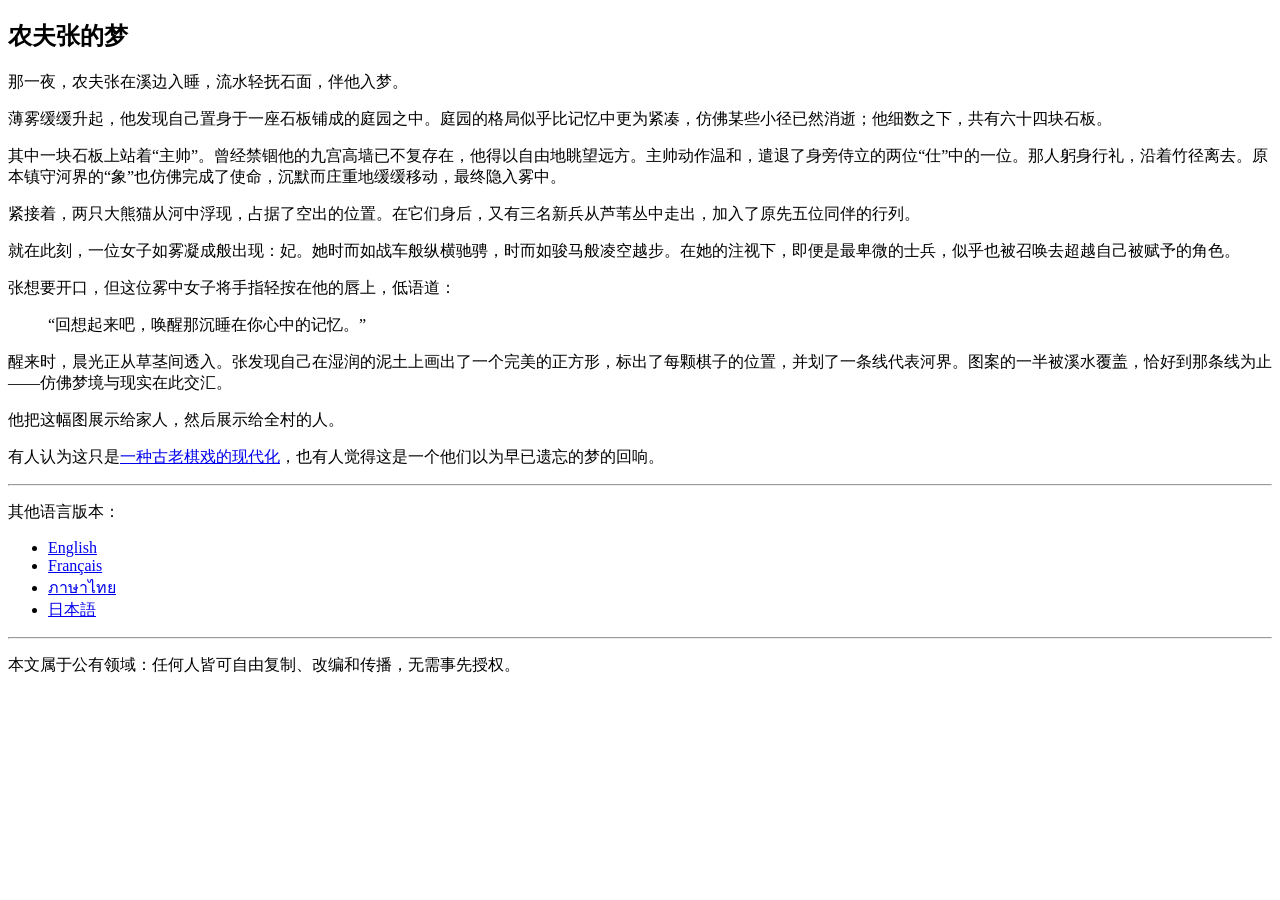
==== dushi-chuanshuo/index.html @ 307ebd0b "docs(xiongqi): rules and origin story pages" ====
<!DOCTYPE html>
<html lang="zh" dir="ltr" itemscope itemtype="https://schema.org/Article">
  <head>
    <title>熊棋 - 都市传说</title>
    <meta charset="UTF-8">
    <meta name="viewport" content="width=device-width,initial-scale=1">
    <meta name="robots" content="index, follow">
    <meta name="keywords" content="中国神话, 熊棋, 都市传说, 开创之梦, 六十四格, 妃, 现代化">
    <meta property="og:title" content="熊棋 - 都市传说">
    <meta property="og:type" content="article">
    <meta property="og:url" content="https://zh.xiongqi.page/dushi-chuanshuo/">
    <meta name="twitter:title" content="熊棋 - 都市传说">
    <link rel="icon" type="image/svg+xml" sizes="any" href="../favicon.svg">
    <link rel="alternate" hreflang="en" href="https://en.xiongqi.page/urban-legend/">
    <link rel="alternate" hreflang="fr" href="https://fr.xiongqi.page/legende-urbaine/">
    <link rel="alternate" hreflang="ja" href="https://ja.xiongqi.page/toshi-densetsu/">
    <link rel="alternate" hreflang="th" href="https://th.xiongqi.page/tamnan-mueang/">
    <link rel="alternate" hreflang="zh" href="https://zh.xiongqi.page/dushi-chuanshuo/">
    <link rel="alternate" hreflang="x-default" href="https://xiongqi.page/">
    <link rel="canonical" href="https://zh.xiongqi.page/dushi-chuanshuo/">
    <script type="application/ld+json">
      {
        "@context": "https://schema.org",
        "@type": "Article",
        "@id": "https://zh.xiongqi.page/dushi-chuanshuo/#article",
        "name": "熊棋 - 都市传说",
        "headline": "张之梦",
        "url": "https://zh.xiongqi.page/dushi-chuanshuo/",
        "inLanguage": "zh",
        "publisher": {
          "@type": "Organization",
          "name": "Xiongqi",
          "logo": {
            "@type": "ImageObject",
            "url": "https://zh.xiongqi.page/favicon.svg"
          }
        },
        "author": {
          "@type": "Person",
          "name": "Cyril Veltin"
        },
        "license": "Public domain",
        "datePublished": "2019-04-28",
        "mainEntityOfPage": {
          "@type": "WebPage",
          "@id": "https://zh.xiongqi.page/dushi-chuanshuo/"
        },
        "articleSection": "中国神话",
        "keywords": "中国神话, 熊棋, 都市传说, 开创之梦, 六十四格, 妃, 现代化"
      }
    </script>
  </head>
  <body>
    <article>
      <h1>农夫张的梦</h1>
      <p>那一夜，农夫张在溪边入睡，流水轻抚石面，伴他入梦。</p>
      <p>薄雾缓缓升起，他发现自己置身于一座石板铺成的庭园之中。庭园的格局似乎比记忆中更为紧凑，仿佛某些小径已然消逝；他细数之下，共有六十四块石板。</p>
      <p>其中一块石板上站着“主帅”。曾经禁锢他的九宫高墙已不复存在，他得以自由地眺望远方。主帅动作温和，遣退了身旁侍立的两位“仕”中的一位。那人躬身行礼，沿着竹径离去。原本镇守河界的“象”也仿佛完成了使命，沉默而庄重地缓缓移动，最终隐入雾中。</p>
      <p>紧接着，两只大熊猫从河中浮现，占据了空出的位置。在它们身后，又有三名新兵从芦苇丛中走出，加入了原先五位同伴的行列。</p>
      <p>就在此刻，一位女子如雾凝成般出现：妃。她时而如战车般纵横驰骋，时而如骏马般凌空越步。在她的注视下，即便是最卑微的士兵，似乎也被召唤去超越自己被赋予的角色。</p>
      <p>张想要开口，但这位雾中女子将手指轻按在他的唇上，低语道：</p>
      <blockquote><p>“回想起来吧，唤醒那沉睡在你心中的记忆。”</p></blockquote>
      <p>醒来时，晨光正从草茎间透入。张发现自己在湿润的泥土上画出了一个完美的正方形，标出了每颗棋子的位置，并划了一条线代表河界。图案的一半被溪水覆盖，恰好到那条线为止——仿佛梦境与现实在此交汇。</p>
      <p>他把这幅图展示给家人，然后展示给全村的人。</p>
      <p>有人认为这只是<a href="../" title="熊棋规则">一种古老棋戏的现代化</a>，也有人觉得这是一个他们以为早已遗忘的梦的回响。</p>
    </article>
    <hr>
    <nav aria-label="语言选择">
      <p>其他语言版本：</p>
      <ul>
        <li><a title="切换至英语" href="https://en.xiongqi.page/urban-legend/" lang="en">English</a></li>
        <li><a title="切换至法语" href="https://fr.xiongqi.page/legende-urbaine/" lang="fr">Français</a></li>
        <li><a title="切换至泰语" href="https://th.xiongqi.page/tamnan-mueang/" lang="th">ภาษาไทย</a></li>
        <li><a title="切换至日语" href="https://ja.xiongqi.page/toshi-densetsu/" lang="ja">日本語</a></li>
      </ul>
    </nav>
    <hr>
    <footer>
      <p>
        本文属于公有领域：任何人皆可自由复制、改编和传播，无需事先授权。
      </p>
    </footer>
  </body>
</html>
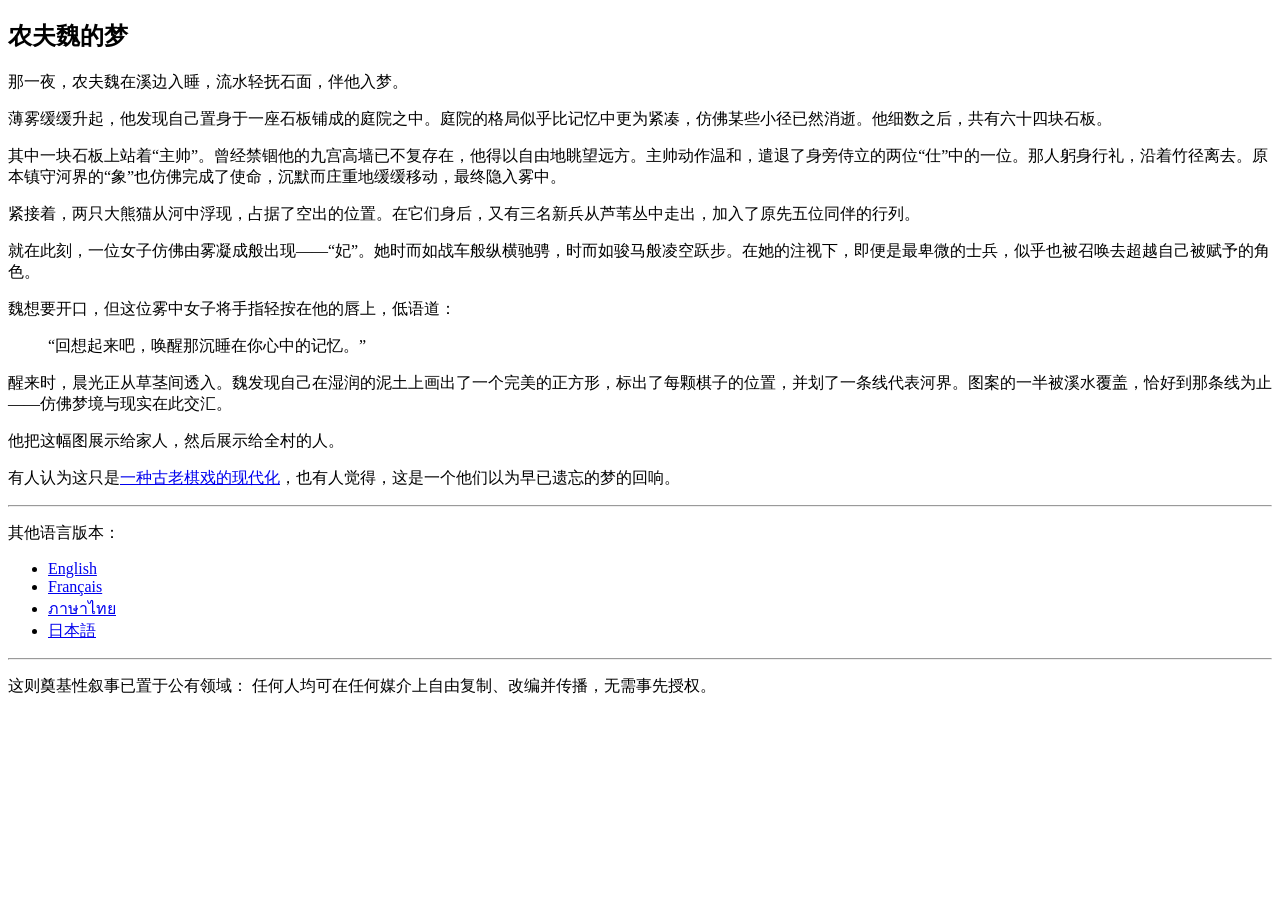
==== commit bda1b77d: "docs(xiongqi): rules and origin story pages" ====
--- a/dushi-chuanshuo/index.html
+++ b/dushi-chuanshuo/index.html
@@ -23,8 +23,8 @@
         "@context": "https://schema.org",
         "@type": "Article",
         "@id": "https://zh.xiongqi.page/dushi-chuanshuo/#article",
-        "name": "熊棋 - 都市传说",
-        "headline": "张之梦",
+        "name": "农夫魏的梦",
+        "headline": "农夫魏的梦",
         "url": "https://zh.xiongqi.page/dushi-chuanshuo/",
         "inLanguage": "zh",
         "publisher": {
@@ -52,17 +52,17 @@
   </head>
   <body>
     <article>
-      <h1>农夫张的梦</h1>
-      <p>那一夜，农夫张在溪边入睡，流水轻抚石面，伴他入梦。</p>
-      <p>薄雾缓缓升起，他发现自己置身于一座石板铺成的庭园之中。庭园的格局似乎比记忆中更为紧凑，仿佛某些小径已然消逝；他细数之下，共有六十四块石板。</p>
+      <h1>农夫魏的梦</h1>
+      <p>那一夜，农夫魏在溪边入睡，流水轻抚石面，伴他入梦。</p>
+      <p>薄雾缓缓升起，他发现自己置身于一座石板铺成的庭院之中。庭院的格局似乎比记忆中更为紧凑，仿佛某些小径已然消逝。他细数之后，共有六十四块石板。</p>
       <p>其中一块石板上站着“主帅”。曾经禁锢他的九宫高墙已不复存在，他得以自由地眺望远方。主帅动作温和，遣退了身旁侍立的两位“仕”中的一位。那人躬身行礼，沿着竹径离去。原本镇守河界的“象”也仿佛完成了使命，沉默而庄重地缓缓移动，最终隐入雾中。</p>
       <p>紧接着，两只大熊猫从河中浮现，占据了空出的位置。在它们身后，又有三名新兵从芦苇丛中走出，加入了原先五位同伴的行列。</p>
-      <p>就在此刻，一位女子如雾凝成般出现：妃。她时而如战车般纵横驰骋，时而如骏马般凌空越步。在她的注视下，即便是最卑微的士兵，似乎也被召唤去超越自己被赋予的角色。</p>
-      <p>张想要开口，但这位雾中女子将手指轻按在他的唇上，低语道：</p>
+      <p>就在此刻，一位女子仿佛由雾凝成般出现——“妃”。她时而如战车般纵横驰骋，时而如骏马般凌空跃步。在她的注视下，即便是最卑微的士兵，似乎也被召唤去超越自己被赋予的角色。</p>
+      <p>魏想要开口，但这位雾中女子将手指轻按在他的唇上，低语道：</p>
       <blockquote><p>“回想起来吧，唤醒那沉睡在你心中的记忆。”</p></blockquote>
-      <p>醒来时，晨光正从草茎间透入。张发现自己在湿润的泥土上画出了一个完美的正方形，标出了每颗棋子的位置，并划了一条线代表河界。图案的一半被溪水覆盖，恰好到那条线为止——仿佛梦境与现实在此交汇。</p>
+      <p>醒来时，晨光正从草茎间透入。魏发现自己在湿润的泥土上画出了一个完美的正方形，标出了每颗棋子的位置，并划了一条线代表河界。图案的一半被溪水覆盖，恰好到那条线为止——仿佛梦境与现实在此交汇。</p>
       <p>他把这幅图展示给家人，然后展示给全村的人。</p>
-      <p>有人认为这只是<a href="../" title="熊棋规则">一种古老棋戏的现代化</a>，也有人觉得这是一个他们以为早已遗忘的梦的回响。</p>
+      <p>有人认为这只是<a href="../" title="熊棋规则">一种古老棋戏的现代化</a>，也有人觉得，这是一个他们以为早已遗忘的梦的回响。</p>
     </article>
     <hr>
     <nav aria-label="语言选择">
@@ -77,7 +77,8 @@
     <hr>
     <footer>
       <p>
-        本文属于公有领域：任何人皆可自由复制、改编和传播，无需事先授权。
+        这则奠基性叙事已置于公有领域：
+        任何人均可在任何媒介上自由复制、改编并传播，无需事先授权。
       </p>
     </footer>
   </body>
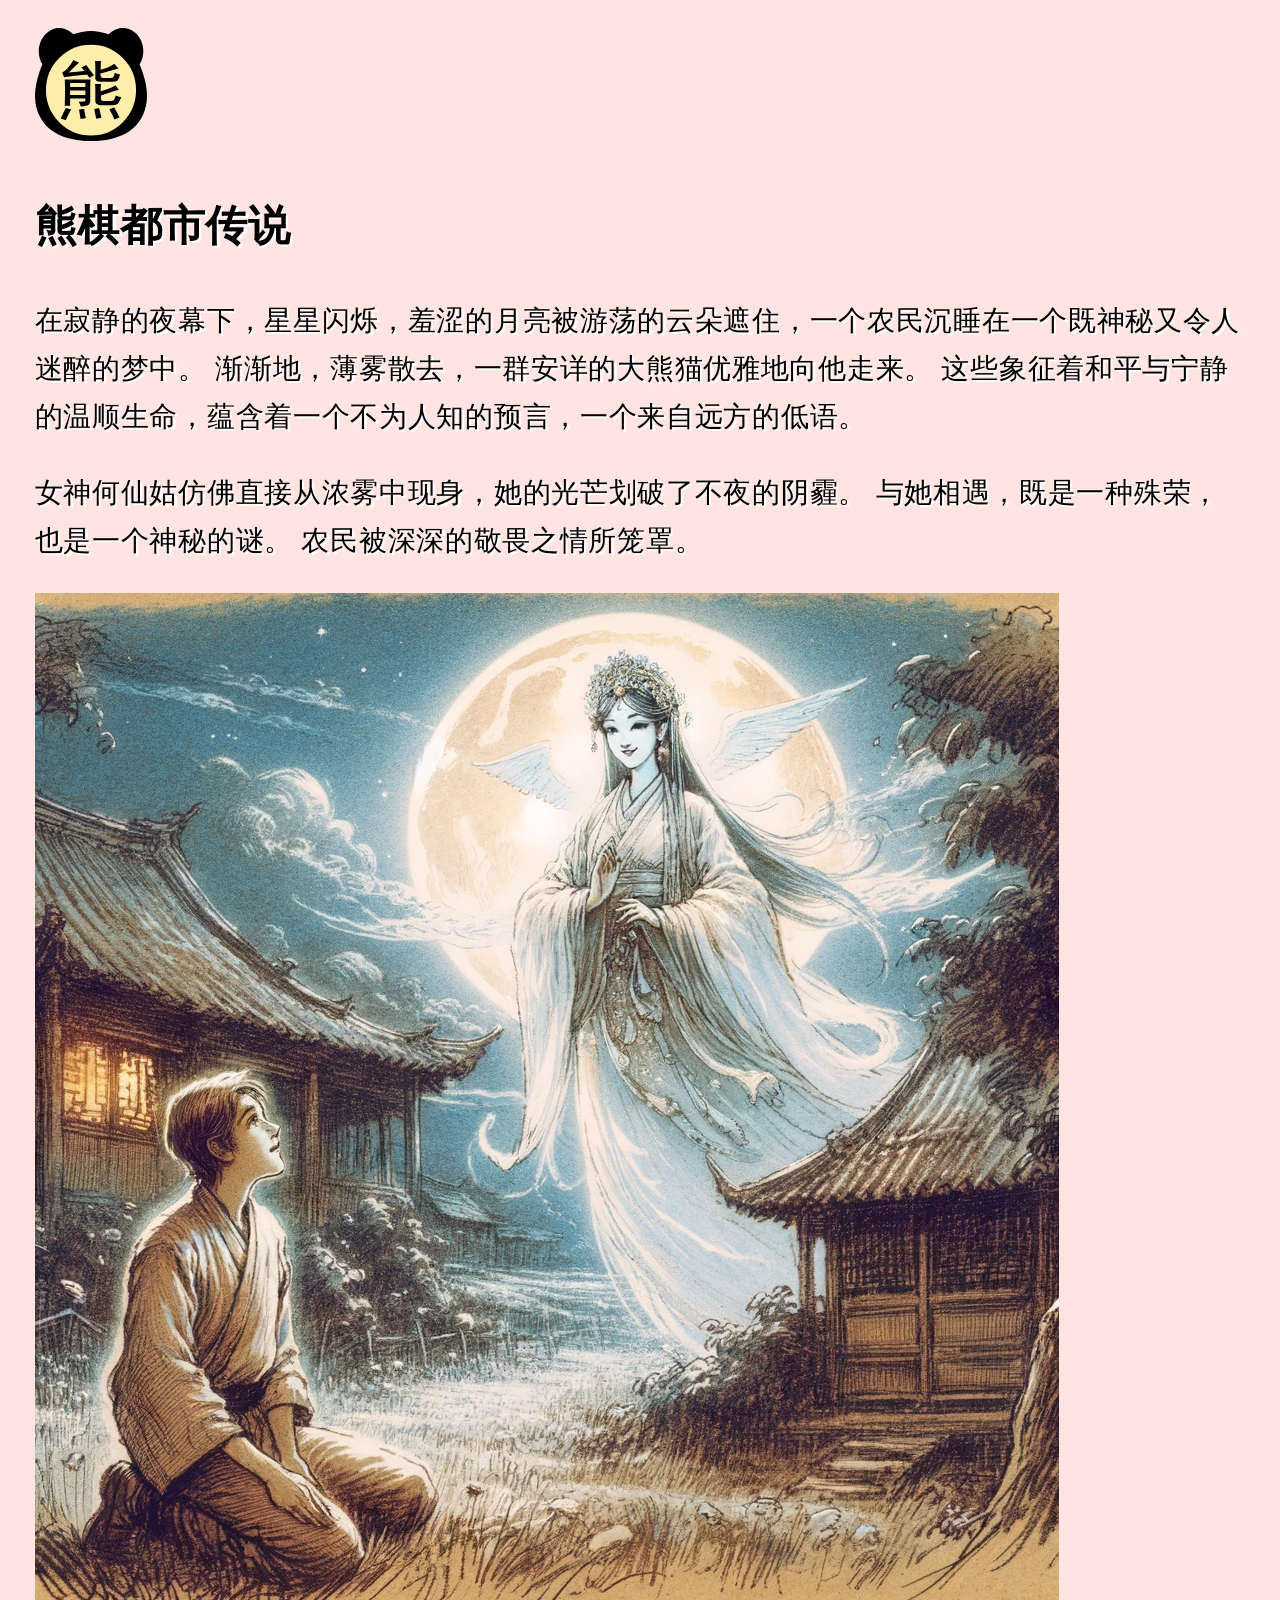
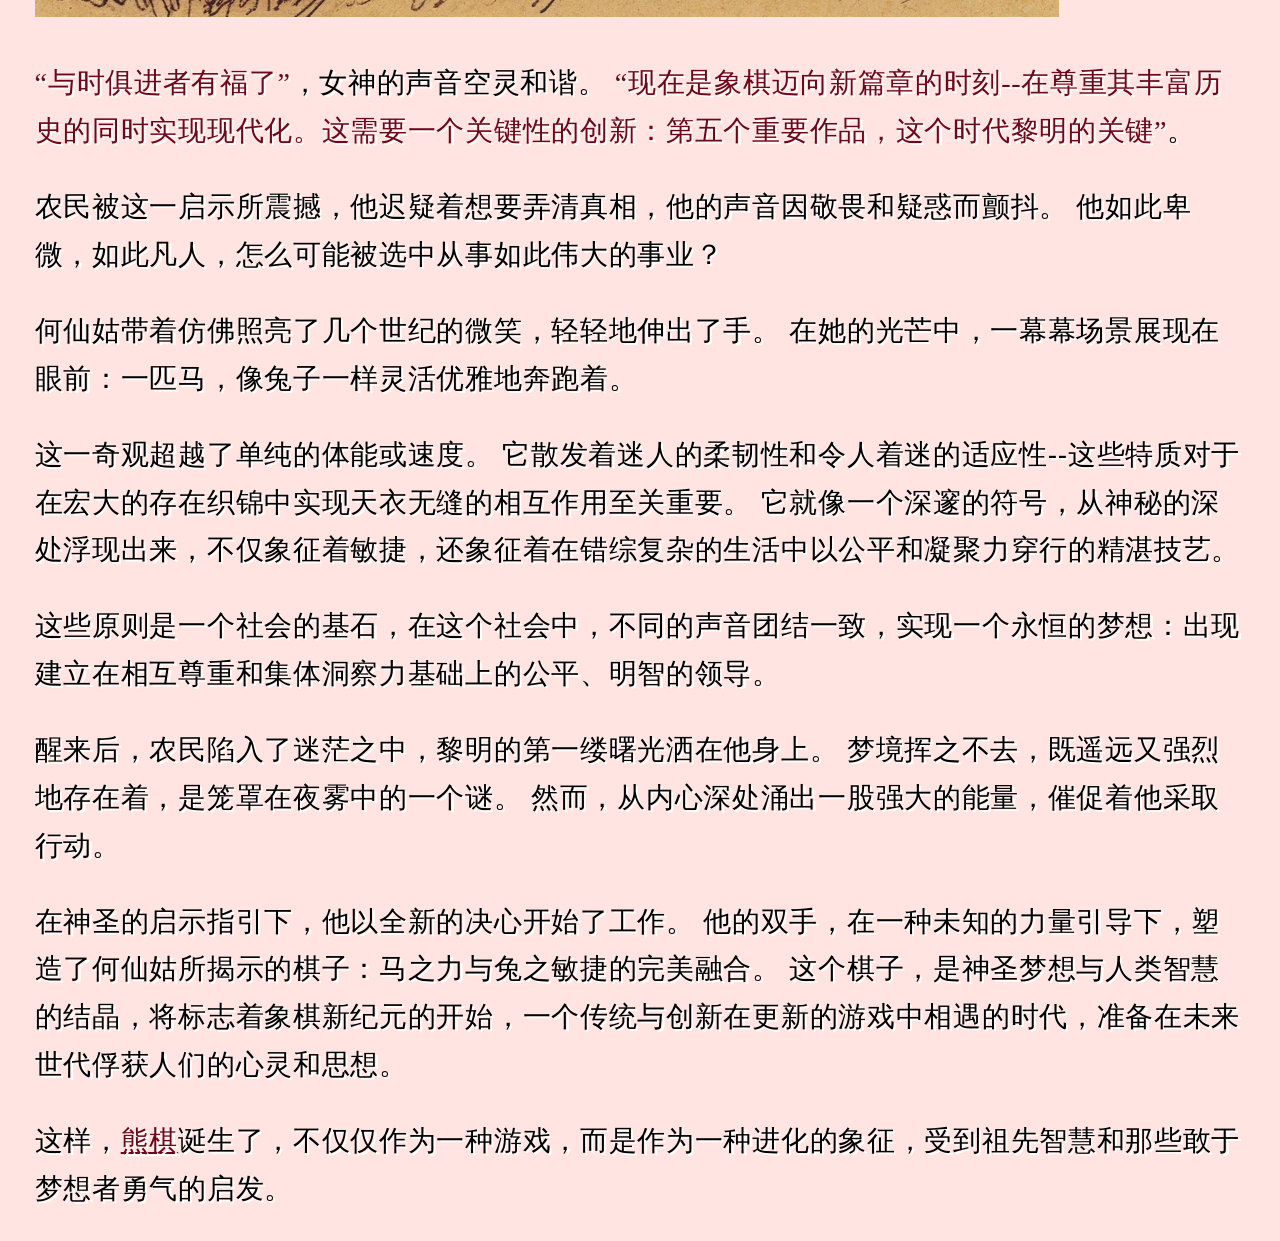
==== commit a3040a1d: "feat: 哈罗世界" ====
--- a/dushi-chuanshuo/index.html
+++ b/dushi-chuanshuo/index.html
@@ -1,85 +1,146 @@
+
 <!DOCTYPE html>
 <html lang="zh" dir="ltr" itemscope itemtype="https://schema.org/Article">
   <head>
-    <title>熊棋 - 都市传说</title>
+    <title>熊棋都市传说</title>
+
     <meta charset="UTF-8">
     <meta name="viewport" content="width=device-width,initial-scale=1">
+    <meta name="description" content="一个农民梦见了熊猫和何仙姑女神，预示着在熊棋中的一个神秘的迷人之旅，这是一个变革性的中国象棋变体。">
+    <meta name="keywords" content="中国，神话，八，女神，女神，熊棋">
     <meta name="robots" content="index, follow">
-    <meta name="keywords" content="中国神话, 熊棋, 都市传说, 开创之梦, 六十四格, 妃, 现代化">
-    <meta property="og:title" content="熊棋 - 都市传说">
+    <meta name="author" content="何仙姑">
+    <meta property="og:title" content="熊棋都市传说">
     <meta property="og:type" content="article">
     <meta property="og:url" content="https://zh.xiongqi.page/dushi-chuanshuo/">
-    <meta name="twitter:title" content="熊棋 - 都市传说">
+    <meta property="og:image" content="https://zh.xiongqi.page/dushi-chuanshuo/img/he-xiangu-large.webp">
+    <meta name="twitter:card" content="summary_large_image">
+    <meta name="twitter:title" content="熊棋都市传说">
+    <meta name="twitter:image" content="https://zh.xiongqi.page/dushi-chuanshuo/img/he-xiangu-large.webp">
+
+    <link rel="alternate" hreflang="en" href="https://en.xiongqi.page/urban-legend/">
+    <link rel="alternate" hreflang="zh" href="https://zh.xiongqi.page/dushi-chuanshuo/">
+
+    <link rel="canonical" href="https://zh.xiongqi.page/dushi-chuanshuo/">
+
     <link rel="icon" type="image/svg+xml" sizes="any" href="../favicon.svg">
-    <link rel="alternate" hreflang="en" href="https://en.xiongqi.page/urban-legend/">
-    <link rel="alternate" hreflang="fr" href="https://fr.xiongqi.page/legende-urbaine/">
-    <link rel="alternate" hreflang="ja" href="https://ja.xiongqi.page/toshi-densetsu/">
-    <link rel="alternate" hreflang="th" href="https://th.xiongqi.page/tamnan-mueang/">
-    <link rel="alternate" hreflang="zh" href="https://zh.xiongqi.page/dushi-chuanshuo/">
-    <link rel="alternate" hreflang="x-default" href="https://xiongqi.page/">
-    <link rel="canonical" href="https://zh.xiongqi.page/dushi-chuanshuo/">
+
+    <link rel="stylesheet" href="../css/props.css" type="text/css" media="all">
+    <link rel="stylesheet" href="../css/all.css" type="text/css" media="all">
+    <link rel="stylesheet" href="../css/print.css" type="text/css" media="print">
+    <link rel="stylesheet" href="../css/screen.css" type="text/css" media="screen">
+
     <script type="application/ld+json">
       {
         "@context": "https://schema.org",
         "@type": "Article",
-        "@id": "https://zh.xiongqi.page/dushi-chuanshuo/#article",
-        "name": "农夫魏的梦",
-        "headline": "农夫魏的梦",
+        "name": "熊棋都市传说",
+        "author": {
+          "@type": "Person",
+          "name": "Cyril Veltin"
+        },
+        "image": "https://zh.xiongqi.page/dushi-chuanshuo/img/he-xiangu-large.webp",
         "url": "https://zh.xiongqi.page/dushi-chuanshuo/",
-        "inLanguage": "zh",
+        "description": "一个农民梦见了熊猫和何仙姑女神，预示着在熊棋中的一个神秘的迷人之旅，这是一个变革性的中国象棋变体。",
         "publisher": {
           "@type": "Organization",
-          "name": "Xiongqi",
+          "name": "熊棋",
           "logo": {
             "@type": "ImageObject",
             "url": "https://zh.xiongqi.page/favicon.svg"
           }
         },
-        "author": {
-          "@type": "Person",
-          "name": "Cyril Veltin"
-        },
-        "license": "Public domain",
         "datePublished": "2019-04-28",
+        "dateModified": "2024-03-03",
         "mainEntityOfPage": {
           "@type": "WebPage",
           "@id": "https://zh.xiongqi.page/dushi-chuanshuo/"
         },
-        "articleSection": "中国神话",
-        "keywords": "中国神话, 熊棋, 都市传说, 开创之梦, 六十四格, 妃, 现代化"
+        "articleSection": "Japanese folklore",
+        "keywords": "中国，神话，八，女神，女神，熊棋"
       }
     </script>
   </head>
+
   <body>
+    <header>
+      <picture>
+        <img
+          src="../favicon.svg"
+          alt="熊棋的标志。"
+          title="熊棋"
+          height="512"
+          width="512">
+      </picture>
+    </header>
+
     <article>
-      <h1>农夫魏的梦</h1>
-      <p>那一夜，农夫魏在溪边入睡，流水轻抚石面，伴他入梦。</p>
-      <p>薄雾缓缓升起，他发现自己置身于一座石板铺成的庭院之中。庭院的格局似乎比记忆中更为紧凑，仿佛某些小径已然消逝。他细数之后，共有六十四块石板。</p>
-      <p>其中一块石板上站着“主帅”。曾经禁锢他的九宫高墙已不复存在，他得以自由地眺望远方。主帅动作温和，遣退了身旁侍立的两位“仕”中的一位。那人躬身行礼，沿着竹径离去。原本镇守河界的“象”也仿佛完成了使命，沉默而庄重地缓缓移动，最终隐入雾中。</p>
-      <p>紧接着，两只大熊猫从河中浮现，占据了空出的位置。在它们身后，又有三名新兵从芦苇丛中走出，加入了原先五位同伴的行列。</p>
-      <p>就在此刻，一位女子仿佛由雾凝成般出现——“妃”。她时而如战车般纵横驰骋，时而如骏马般凌空跃步。在她的注视下，即便是最卑微的士兵，似乎也被召唤去超越自己被赋予的角色。</p>
-      <p>魏想要开口，但这位雾中女子将手指轻按在他的唇上，低语道：</p>
-      <blockquote><p>“回想起来吧，唤醒那沉睡在你心中的记忆。”</p></blockquote>
-      <p>醒来时，晨光正从草茎间透入。魏发现自己在湿润的泥土上画出了一个完美的正方形，标出了每颗棋子的位置，并划了一条线代表河界。图案的一半被溪水覆盖，恰好到那条线为止——仿佛梦境与现实在此交汇。</p>
-      <p>他把这幅图展示给家人，然后展示给全村的人。</p>
-      <p>有人认为这只是<a href="../" title="熊棋规则">一种古老棋戏的现代化</a>，也有人觉得，这是一个他们以为早已遗忘的梦的回响。</p>
+      <h1>熊棋都市传说</h1>
+
+      <p>
+        在寂静的夜幕下，星星闪烁，羞涩的月亮被游荡的云朵遮住，一个农民沉睡在一个既神秘又令人迷醉的梦中。
+        渐渐地，薄雾散去，一群安详的大熊猫优雅地向他走来。
+        这些象征着和平与宁静的温顺生命，蕴含着一个不为人知的预言，一个来自远方的低语。
+      </p>
+
+      <p>
+        女神何仙姑仿佛直接从浓雾中现身，她的光芒划破了不夜的阴霾。
+        与她相遇，既是一种殊荣，也是一个神秘的谜。
+        农民被深深的敬畏之情所笼罩。
+      </p>
+
+      <picture>
+        <source type="image/webp" srcset="img/he-xiangu-small.webp" media="(max-width: 512px)" height="512" width="512">
+        <source type="image/webp" srcset="img/he-xiangu-large.webp" media="(min-width: 512px)" height="1024" width="1024">
+
+        <img
+          src="img/he-xiangu-fallback.jpg"
+          alt="何仙姑女神在月光下的乡村出现在一个农民面前，以梦幻般的杂乱素描风格。"
+          title="神圣邂逅：何仙姑与农民"
+          height="1024"
+          width="1024">
+      </picture>
+
+      <p>
+        <q>与时俱进者有福了</q>，女神的声音空灵和谐。
+        <q>现在是象棋迈向新篇章的时刻--在尊重其丰富历史的同时实现现代化。这需要一个关键性的创新：第五个重要作品，这个时代黎明的关键</q>。
+      </p>
+
+      <p>
+        农民被这一启示所震撼，他迟疑着想要弄清真相，他的声音因敬畏和疑惑而颤抖。
+        他如此卑微，如此凡人，怎么可能被选中从事如此伟大的事业？
+      </p>
+
+      <p>
+        何仙姑带着仿佛照亮了几个世纪的微笑，轻轻地伸出了手。
+        在她的光芒中，一幕幕场景展现在眼前：一匹马，像兔子一样灵活优雅地奔跑着。
+      </p>
+
+      <p>
+        这一奇观超越了单纯的体能或速度。
+        它散发着迷人的柔韧性和令人着迷的适应性--这些特质对于在宏大的存在织锦中实现天衣无缝的相互作用至关重要。
+        它就像一个深邃的符号，从神秘的深处浮现出来，不仅象征着敏捷，还象征着在错综复杂的生活中以公平和凝聚力穿行的精湛技艺。
+      </p>
+
+      <p>
+        这些原则是一个社会的基石，在这个社会中，不同的声音团结一致，实现一个永恒的梦想：出现建立在相互尊重和集体洞察力基础上的公平、明智的领导。
+      </p>
+
+      <p>
+        醒来后，农民陷入了迷茫之中，黎明的第一缕曙光洒在他身上。
+        梦境挥之不去，既遥远又强烈地存在着，是笼罩在夜雾中的一个谜。
+        然而，从内心深处涌出一股强大的能量，催促着他采取行动。
+      </p>
+
+      <p>
+        在神圣的启示指引下，他以全新的决心开始了工作。
+        他的双手，在一种未知的力量引导下，塑造了何仙姑所揭示的棋子：马之力与兔之敏捷的完美融合。
+        这个棋子，是神圣梦想与人类智慧的结晶，将标志着象棋新纪元的开始，一个传统与创新在更新的游戏中相遇的时代，准备在未来世代俘获人们的心灵和思想。
+      </p>
+
+      <p>
+        这样，<a href="../" title="熊猫棋">熊棋</a>诞生了，不仅仅作为一种游戏，而是作为一种进化的象征，受到祖先智慧和那些敢于梦想者勇气的启发。
+      </p>
     </article>
-    <hr>
-    <nav aria-label="语言选择">
-      <p>其他语言版本：</p>
-      <ul>
-        <li><a title="切换至英语" href="https://en.xiongqi.page/urban-legend/" lang="en">English</a></li>
-        <li><a title="切换至法语" href="https://fr.xiongqi.page/legende-urbaine/" lang="fr">Français</a></li>
-        <li><a title="切换至泰语" href="https://th.xiongqi.page/tamnan-mueang/" lang="th">ภาษาไทย</a></li>
-        <li><a title="切换至日语" href="https://ja.xiongqi.page/toshi-densetsu/" lang="ja">日本語</a></li>
-      </ul>
-    </nav>
-    <hr>
-    <footer>
-      <p>
-        这则奠基性叙事已置于公有领域：
-        任何人均可在任何媒介上自由复制、改编并传播，无需事先授权。
-      </p>
-    </footer>
   </body>
 </html>
--- a/css/props.css
+++ b/css/props.css
@@ -0,0 +1,22 @@
+/*
+ * Props
+ */
+
+@media (orientation: landscape) {
+  :where(html) {
+    --content-size: 100vh;
+  }
+}
+
+@media (orientation: portrait) {
+  :where(html) {
+    --content-size: 100vw;
+  }
+}
+
+:where(html) {
+  --game-squares-count: 8;
+  --game-square-size:   calc(var(--content-size)/(var(--game-squares-count) + 2));
+  --game-board-size:    calc(var(--game-square-size)*var(--game-squares-count));
+  --game-piece-size:    calc(var(--game-square-size)/1.2);
+}
--- a/css/all.css
+++ b/css/all.css
@@ -0,0 +1,73 @@
+@charset "utf-8";
+
+:root {
+  --font-body: Arial, Helvetica, sans-serif;
+}
+
+body {
+  font-family: var(--font-body);
+  line-height: 1.7;
+  letter-spacing: 0.025em;
+}
+
+img {
+  max-width: 100%;
+  max-height: 1024px;
+  width: auto;
+  height: auto;
+}
+
+header > picture > img {
+  height: 4em;
+}
+
+picture, blockquote {
+  margin: 0;
+  padding: 0;
+}
+
+table:not(.squares) {
+  border-collapse: collapse;
+  margin: 1em 0;
+}
+
+table tr th {
+  text-align: left;
+}
+
+table.squares {
+  border-collapse: collapse;
+  table-layout: fixed;
+  width: var(--game-board-size);
+  height: var(--game-board-size);
+  empty-cells: show;
+  background-image: url("../img/variant/xiongqi/south/board.svg");
+  background-size: cover;
+  background-repeat: no-repeat;
+  background-position: center;
+}
+
+table.squares tr.rank {
+  height: var(--game-square-size);
+}
+
+table.squares img.piece {
+  display: block;
+  height: var(--game-piece-size);
+  margin-left: auto;
+  margin-right: auto;
+}
+
+table.squares tr.rank td.square.focus {
+  background-color: hsla(60, 100%, 50%, 0.5);
+}
+
+ol,
+ul {
+  margin: 0 0 0 2em;
+  padding: 0;
+}
+
+q {
+  font-family: Cambria, Cochin, Georgia, Times, 'Times New Roman', serif
+}
--- a/css/print.css
+++ b/css/print.css
@@ -0,0 +1,9 @@
+@charset "utf-8";
+
+@page {
+  margin: 1cm 2cm;
+}
+
+a {
+  color: inherit;
+}
--- a/css/screen.css
+++ b/css/screen.css
@@ -0,0 +1,61 @@
+@charset "utf-8";
+
+@media (orientation: landscape) {
+  :root {
+    --content-size: 100vh;
+  }
+}
+
+@media (orientation: portrait) {
+  :root {
+    --content-size: 100vw;
+  }
+}
+
+@media (prefers-color-scheme: light) {
+  :root {
+    --background-color: MistyRose;
+    --color: Black;
+    --link-color: #6d071a;
+    --shadow-color: White;
+  }
+}
+
+@media (prefers-color-scheme: dark) {
+  :root {
+    --background-color: DarkRed;
+    --color: White;
+    --link-color: #e37f98;
+    --shadow-color: Black;
+  }
+}
+
+:root {
+  --font-size-2: calc(var(--content-size)/26);
+  --font-size-1: calc(var(--content-size)/32);
+  background-color: var(--background-color);
+  color: var(--color);
+  font-size: var(--font-size-1);
+  text-shadow: var(--shadow-color) .08em .08em;
+}
+
+html {
+  margin: 0;
+  padding: 0;
+}
+
+body {
+  margin: var(--font-size-1) var(--font-size-2);
+  padding: 0;
+}
+
+a,
+q {
+  color: var(--link-color);
+}
+
+table:not(.squares) th,
+table:not(.squares) td {
+  border: 1px solid var(--shadow-color);
+  padding: 0 .2em;
+}
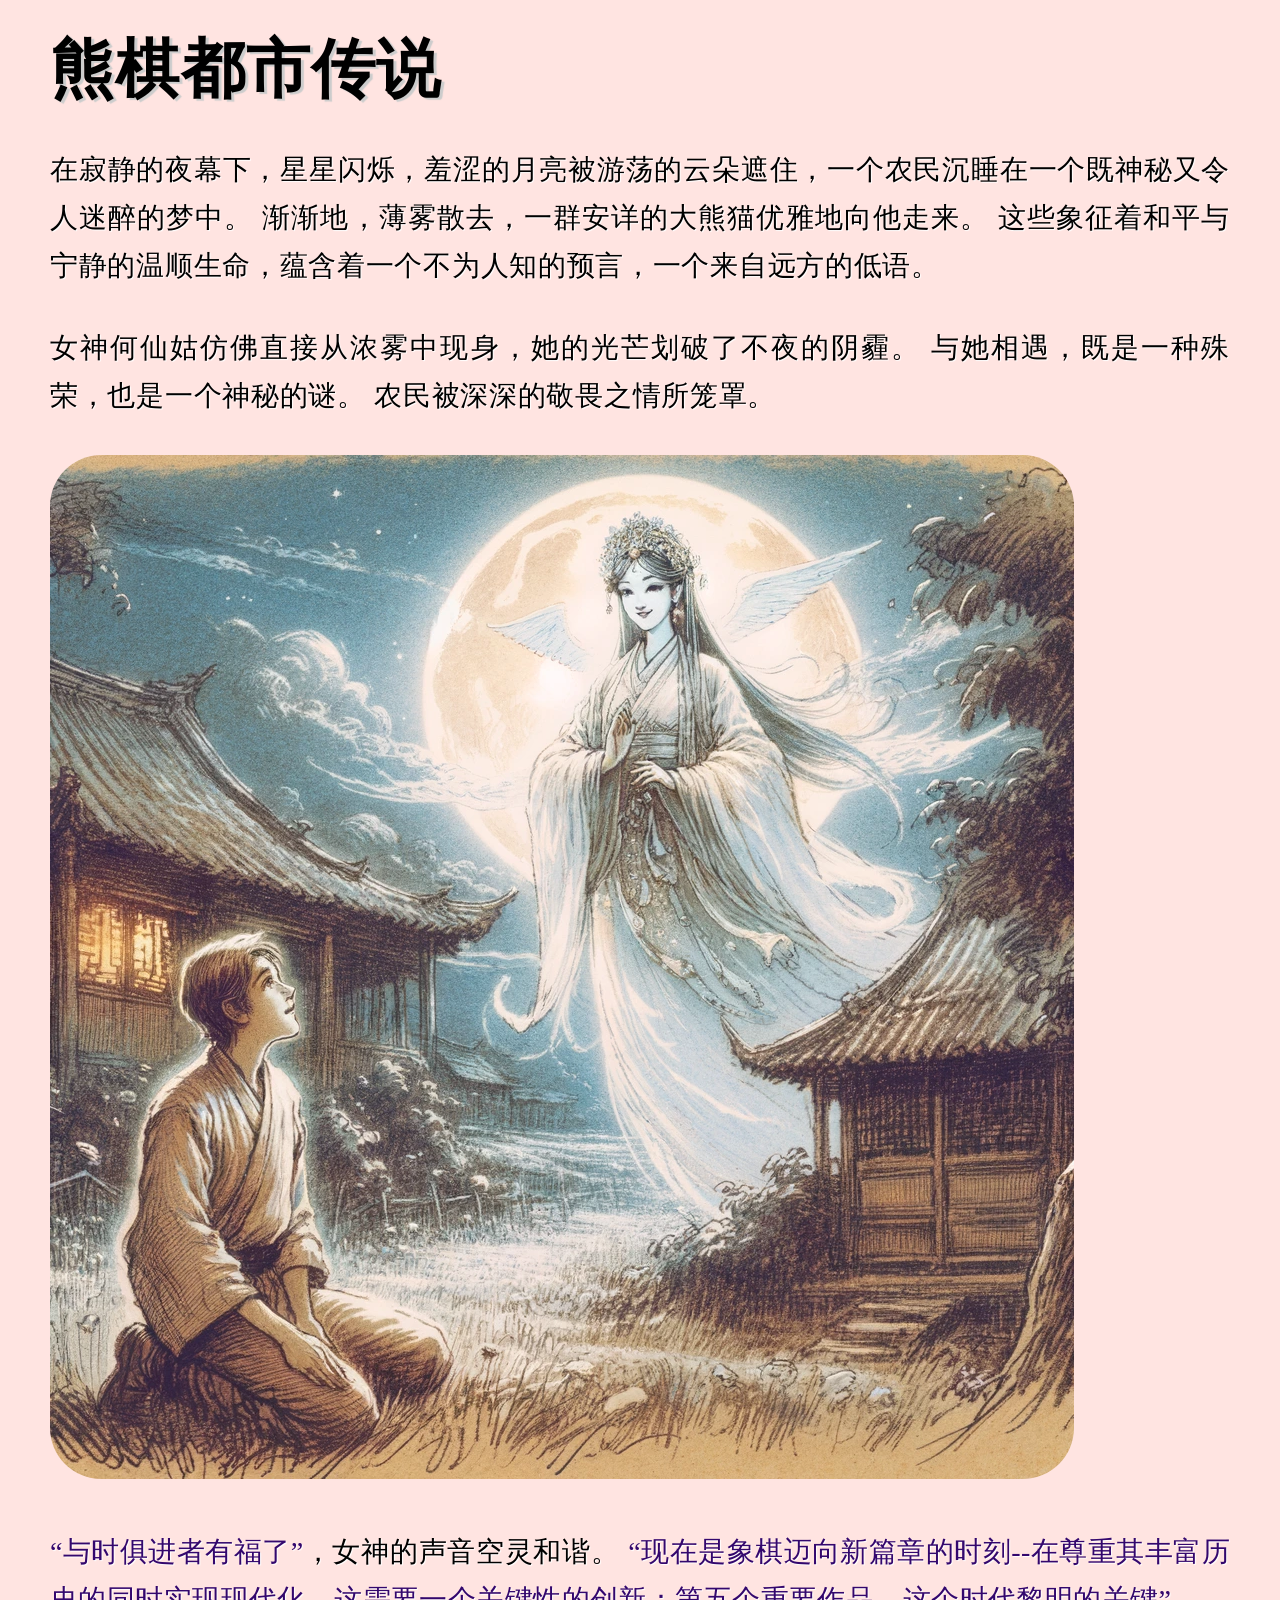
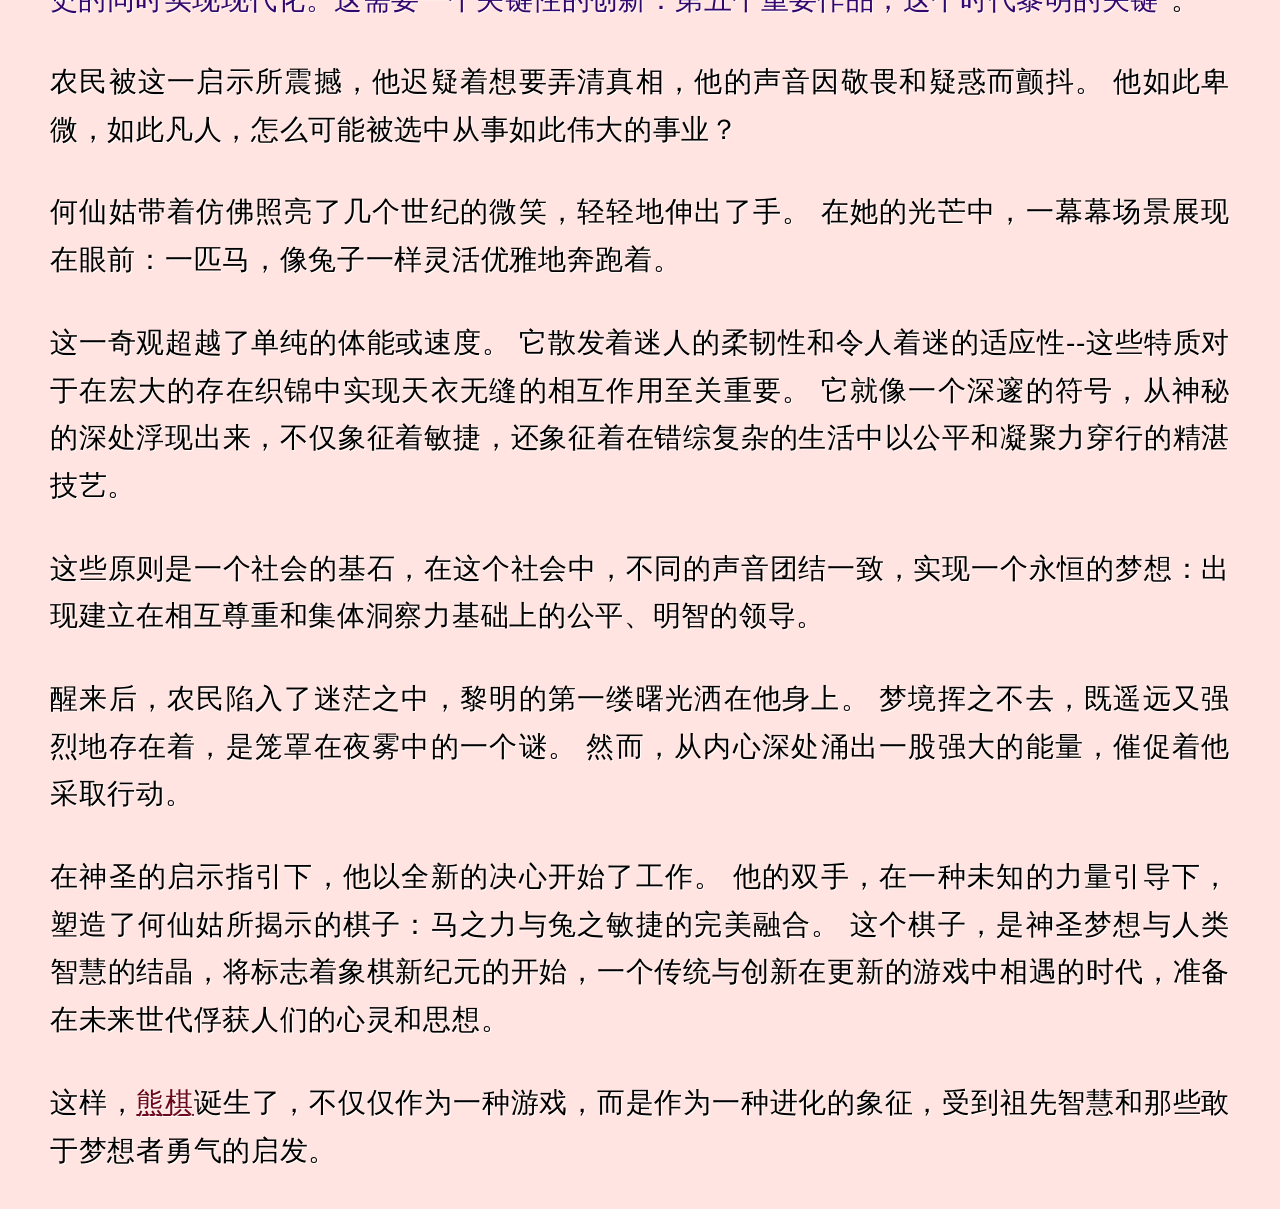
==== commit 70935657: "first commit" ====
--- a/dushi-chuanshuo/index.html
+++ b/dushi-chuanshuo/index.html
@@ -9,7 +9,6 @@
     <meta name="description" content="一个农民梦见了熊猫和何仙姑女神，预示着在熊棋中的一个神秘的迷人之旅，这是一个变革性的中国象棋变体。">
     <meta name="keywords" content="中国，神话，八，女神，女神，熊棋">
     <meta name="robots" content="index, follow">
-    <meta name="author" content="何仙姑">
     <meta property="og:title" content="熊棋都市传说">
     <meta property="og:type" content="article">
     <meta property="og:url" content="https://zh.xiongqi.page/dushi-chuanshuo/">
@@ -35,10 +34,6 @@
         "@context": "https://schema.org",
         "@type": "Article",
         "name": "熊棋都市传说",
-        "author": {
-          "@type": "Person",
-          "name": "Cyril Veltin"
-        },
         "image": "https://zh.xiongqi.page/dushi-chuanshuo/img/he-xiangu-large.webp",
         "url": "https://zh.xiongqi.page/dushi-chuanshuo/",
         "description": "一个农民梦见了熊猫和何仙姑女神，预示着在熊棋中的一个神秘的迷人之旅，这是一个变革性的中国象棋变体。",
@@ -63,19 +58,10 @@
   </head>
 
   <body>
-    <header>
-      <picture>
-        <img
-          src="../favicon.svg"
-          alt="熊棋的标志。"
-          title="熊棋"
-          height="512"
-          width="512">
-      </picture>
-    </header>
-
     <article>
-      <h1>熊棋都市传说</h1>
+      <header>
+        <h1>熊棋都市传说</h1>
+      </header>
 
       <p>
         在寂静的夜幕下，星星闪烁，羞涩的月亮被游荡的云朵遮住，一个农民沉睡在一个既神秘又令人迷醉的梦中。
--- a/css/props.css
+++ b/css/props.css
@@ -1,6 +1,4 @@
-/*
- * Props
- */
+@charset "utf-8";
 
 @media (orientation: landscape) {
   :where(html) {
@@ -14,9 +12,49 @@
   }
 }
 
+@media (prefers-color-scheme: light) {
+  :root {
+    --article-title-shadow-color: #ccc;
+    --article-title-text-color: #000;
+    --background-color: MistyRose;
+    --color: Black;
+    --link-color: #6d071a;
+    --quote-color: #33076d;
+    --shadow-color: White;
+  }
+}
+
+@media (prefers-color-scheme: dark) {
+  :root {
+    --article-title-shadow-color: #000;
+    --article-title-text-color: #fff;
+    --background-color: DarkRed;
+    --color: White;
+    --link-color: #e37f98;
+    --quote-color: #aa7fe3;
+    --shadow-color: Black;
+  }
+}
+
 :where(html) {
+  --font-body:      Arial, Helvetica, sans-serif;
+  --font-dialogue:  Georgia, "Times New Roman", serif;
+  --font-title:     Garamond, "Palatino", serif;
+  --font-quote:     "Book Antiqua", "Bookman Old Style", serif;
+
+  --font-size-0: calc(var(--content-size)/38);
+  --font-size-1: calc(var(--content-size)/32);
+  --font-size-2: calc(var(--content-size)/26);
+  --font-size-3: calc(var(--content-size)/20);
+  --font-size-4: calc(var(--content-size)/14);
+  --font-size-5: calc(var(--content-size)/10);
+
   --game-squares-count: 8;
-  --game-square-size:   calc(var(--content-size)/(var(--game-squares-count) + 2));
+  --game-square-size:   calc(var(--content-size)/(var(--game-squares-count) + 1));
   --game-board-size:    calc(var(--game-square-size)*var(--game-squares-count));
   --game-piece-size:    calc(var(--game-square-size)/1.2);
+
+  --atom-size: calc(var(--content-size)/500);
+  --margin-size: calc(var(--content-size)/100);
+  --nav-img-size: calc(var(--content-size)/8);
 }
--- a/css/all.css
+++ b/css/all.css
@@ -1,13 +1,72 @@
 @charset "utf-8";
 
+html {
+  margin: 0;
+  padding: 0;
+}
+
 :root {
-  --font-body: Arial, Helvetica, sans-serif;
+  font-size: var(--font-size-1);
 }
 
 body {
+  margin: var(--font-size-1) calc(var(--game-square-size)/2);
+  padding: 0;
   font-family: var(--font-body);
   line-height: 1.7;
   letter-spacing: 0.025em;
+}
+
+body > header {
+  display: flex;
+  align-items: center;
+  justify-content: flex-start;
+  gap: .3em;
+}
+
+body > header img {
+  max-width: 100%;
+  max-height: 5em;
+  height: auto;
+  width: auto;
+}
+
+body > header strong {
+  font-family: var(--font-title);
+  font-size: var(--font-size-5);
+  margin: 0;
+  padding: 0;
+}
+
+cite,
+em {
+  font-style: normal;
+}
+
+article h1,
+article h2,
+article h3,
+article h4,
+article h5,
+article h6 {
+  font-family: var(--font-title);
+  line-height: 1.3;
+  letter-spacing: 0.02em;
+}
+
+article q {
+  font-family: var(--font-dialogue);
+  line-height: 1.5;
+  letter-spacing: 0.015em;
+}
+
+article blockquote {
+  font-family: var(--font-quote);
+  font-style: normal;
+}
+
+article p {
+  text-align: justify;
 }
 
 img {
@@ -17,22 +76,16 @@
   height: auto;
 }
 
-header > picture > img {
-  height: 4em;
+dt {
+  margin-top: .5em;
 }
 
-picture, blockquote {
-  margin: 0;
-  padding: 0;
+table:not(.squares) th {
+  text-align: left;
 }
 
 table:not(.squares) {
-  border-collapse: collapse;
   margin: 1em 0;
-}
-
-table tr th {
-  text-align: left;
 }
 
 table.squares {
@@ -51,6 +104,10 @@
   height: var(--game-square-size);
 }
 
+table.squares img.piece[data-variant="ogi"][data-side="north"] {
+  transform: rotate(-180deg);
+}
+
 table.squares img.piece {
   display: block;
   height: var(--game-piece-size);
@@ -59,15 +116,37 @@
 }
 
 table.squares tr.rank td.square.focus {
-  background-color: hsla(60, 100%, 50%, 0.5);
+  background-color: hsla(60, 100%, 50%, 0.4);
+  background-clip: content-box;
+  padding: var(--atom-size);
 }
 
-ol,
-ul {
-  margin: 0 0 0 2em;
-  padding: 0;
+table.squares caption {
+  caption-side: bottom;
 }
 
-q {
-  font-family: Cambria, Cochin, Georgia, Times, 'Times New Roman', serif
+table.pieces img.piece {
+  display: block;
+  height: 2em;
+  margin-left: auto;
+  margin-right: auto;
 }
+
+table.pieces {
+  border: thin solid var(--article-title-shadow-color);
+  border-spacing: var(--margin-size);
+  border-collapse: separate;
+}
+
+table.pieces caption {
+  background-color: var(--article-title-shadow-color);
+  caption-side: top;
+}
+
+table.pieces thead th {
+  text-align: center;
+}
+
+table.pieces thead tr {
+  text-align: left;
+}
--- a/css/print.css
+++ b/css/print.css
@@ -4,6 +4,25 @@
   margin: 1cm 2cm;
 }
 
+h1,
+p {
+  break-inside: avoid;
+}
+
+h2 {
+  break-before: always;
+}
+
+img {
+  max-width: 100%;
+  page-break-inside: avoid;
+}
+
+nav {
+  display: none;
+}
+
 a {
   color: inherit;
+  text-decoration: inherit;
 }
--- a/css/screen.css
+++ b/css/screen.css
@@ -1,61 +1,71 @@
 @charset "utf-8";
 
-@media (orientation: landscape) {
-  :root {
-    --content-size: 100vh;
-  }
+:root {
+  background-color: var(--background-color);
+  color: var(--color);
 }
 
-@media (orientation: portrait) {
-  :root {
-    --content-size: 100vw;
-  }
+h1 {
+  font-size: var(--font-size-4);
+  margin: 0 0 var(--font-size-2) 0;
 }
 
-@media (prefers-color-scheme: light) {
-  :root {
-    --background-color: MistyRose;
-    --color: Black;
-    --link-color: #6d071a;
-    --shadow-color: White;
-  }
+h2 {
+  font-size: var(--font-size-3);
+  margin: var(--font-size-2) 0;
 }
 
-@media (prefers-color-scheme: dark) {
-  :root {
-    --background-color: DarkRed;
-    --color: White;
-    --link-color: #e37f98;
-    --shadow-color: Black;
-  }
+p {
+  margin: var(--font-size-2) 0;
 }
 
-:root {
-  --font-size-2: calc(var(--content-size)/26);
-  --font-size-1: calc(var(--content-size)/32);
-  background-color: var(--background-color);
-  color: var(--color);
-  font-size: var(--font-size-1);
-  text-shadow: var(--shadow-color) .08em .08em;
+a {
+  color: var(--link-color);
 }
 
-html {
-  margin: 0;
-  padding: 0;
+q {
+  color: var(--quote-color);
 }
 
 body {
-  margin: var(--font-size-1) var(--font-size-2);
-  padding: 0;
+  text-shadow: 1px 1px 1px var(--shadow-color);
 }
 
-a,
-q {
-  color: var(--link-color);
+body > article img:not(.piece) {
+  border-radius: 5%;
+  opacity: .9;
 }
 
-table:not(.squares) th,
-table:not(.squares) td {
-  border: 1px solid var(--shadow-color);
-  padding: 0 .2em;
+body > article blockquote {
+  border-left: .5em solid var(--article-title-shadow-color);
+  margin-left: 1em;
+  padding-left: 1em;
+  margin-right: 0;
+  padding-right: 0;
 }
+
+body > article h1,
+body > article h2 {
+  color: var(--article-title-text-color);
+}
+
+body > article h1 {
+  text-shadow: 3px 2px 1px var(--article-title-shadow-color);
+}
+
+body > article h2 {
+  text-shadow: 2px 2px 2px var(--article-title-shadow-color);
+}
+
+body > nav,
+body > footer {
+  border-top: thin solid var(--article-title-shadow-color);
+}
+
+body > nav {
+  font-size: var(--font-size-1);
+}
+
+body > footer {
+  font-size: var(--font-size-0);
+}
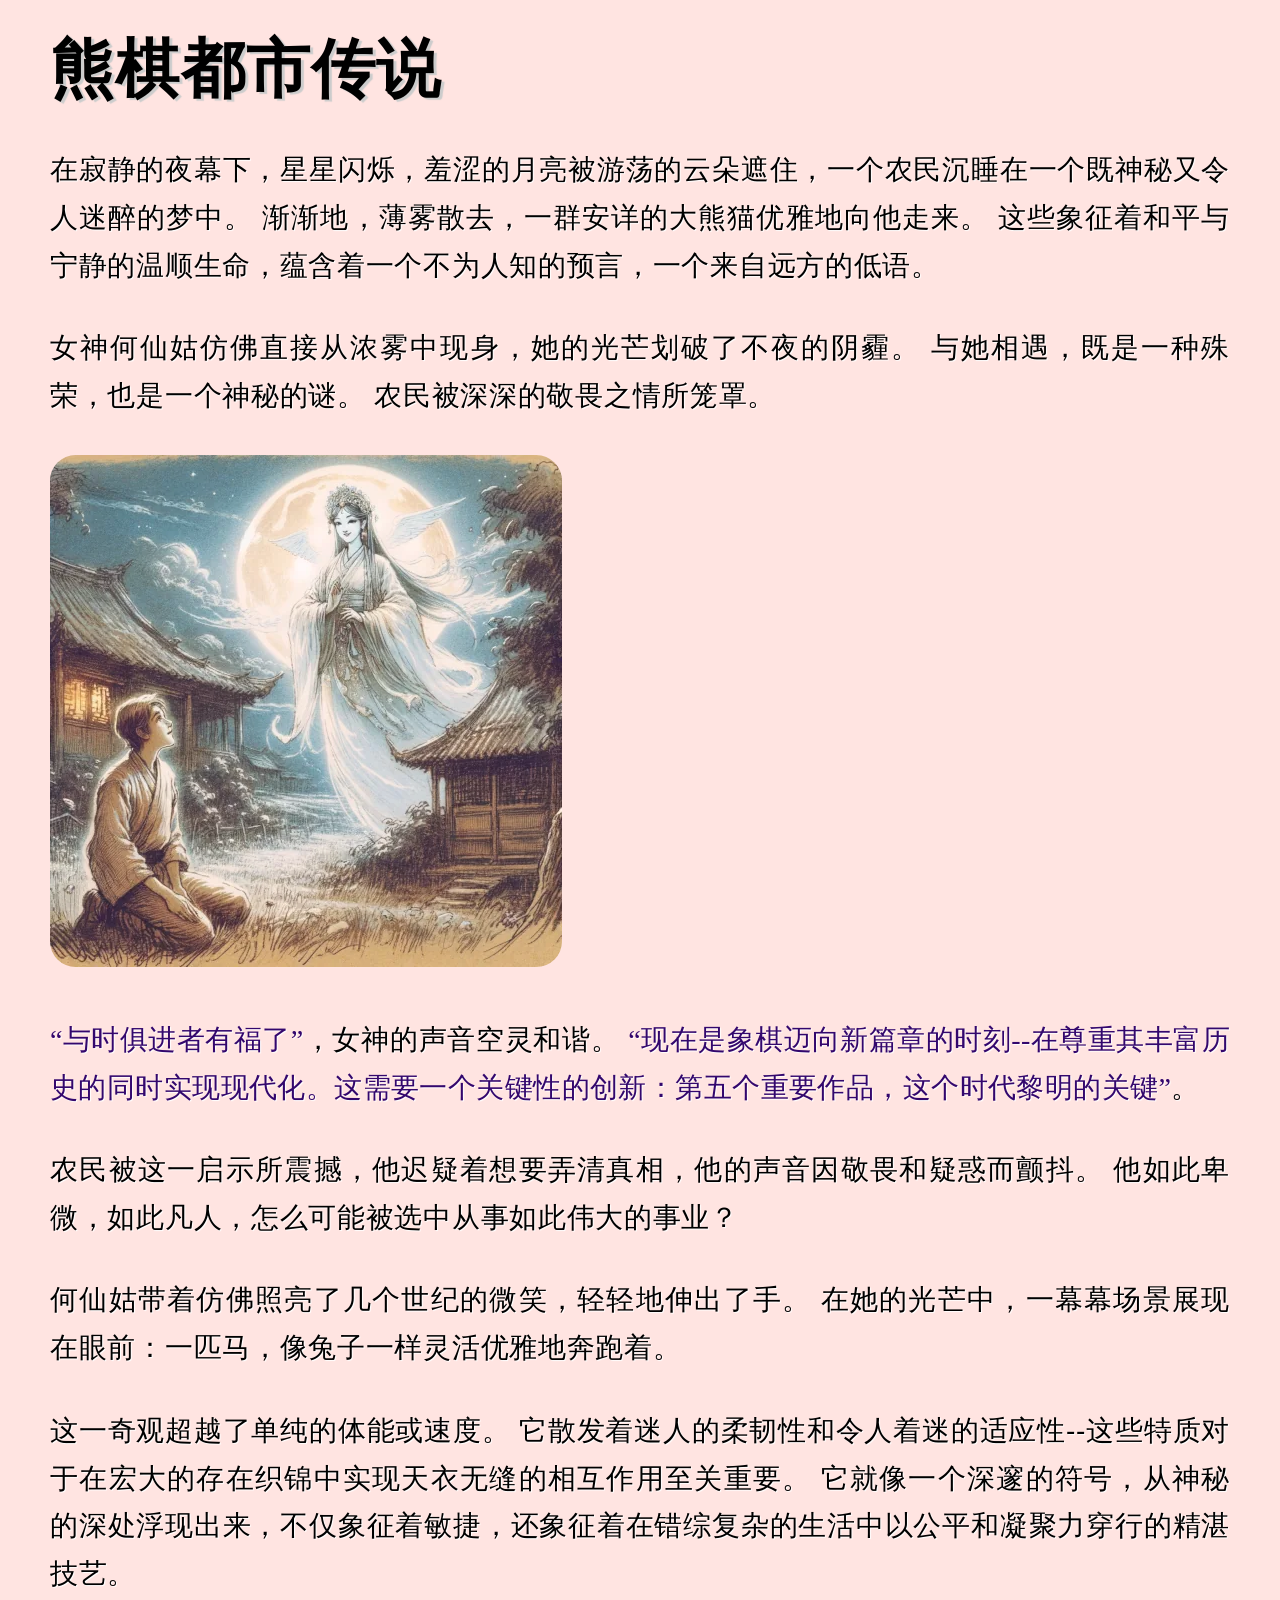
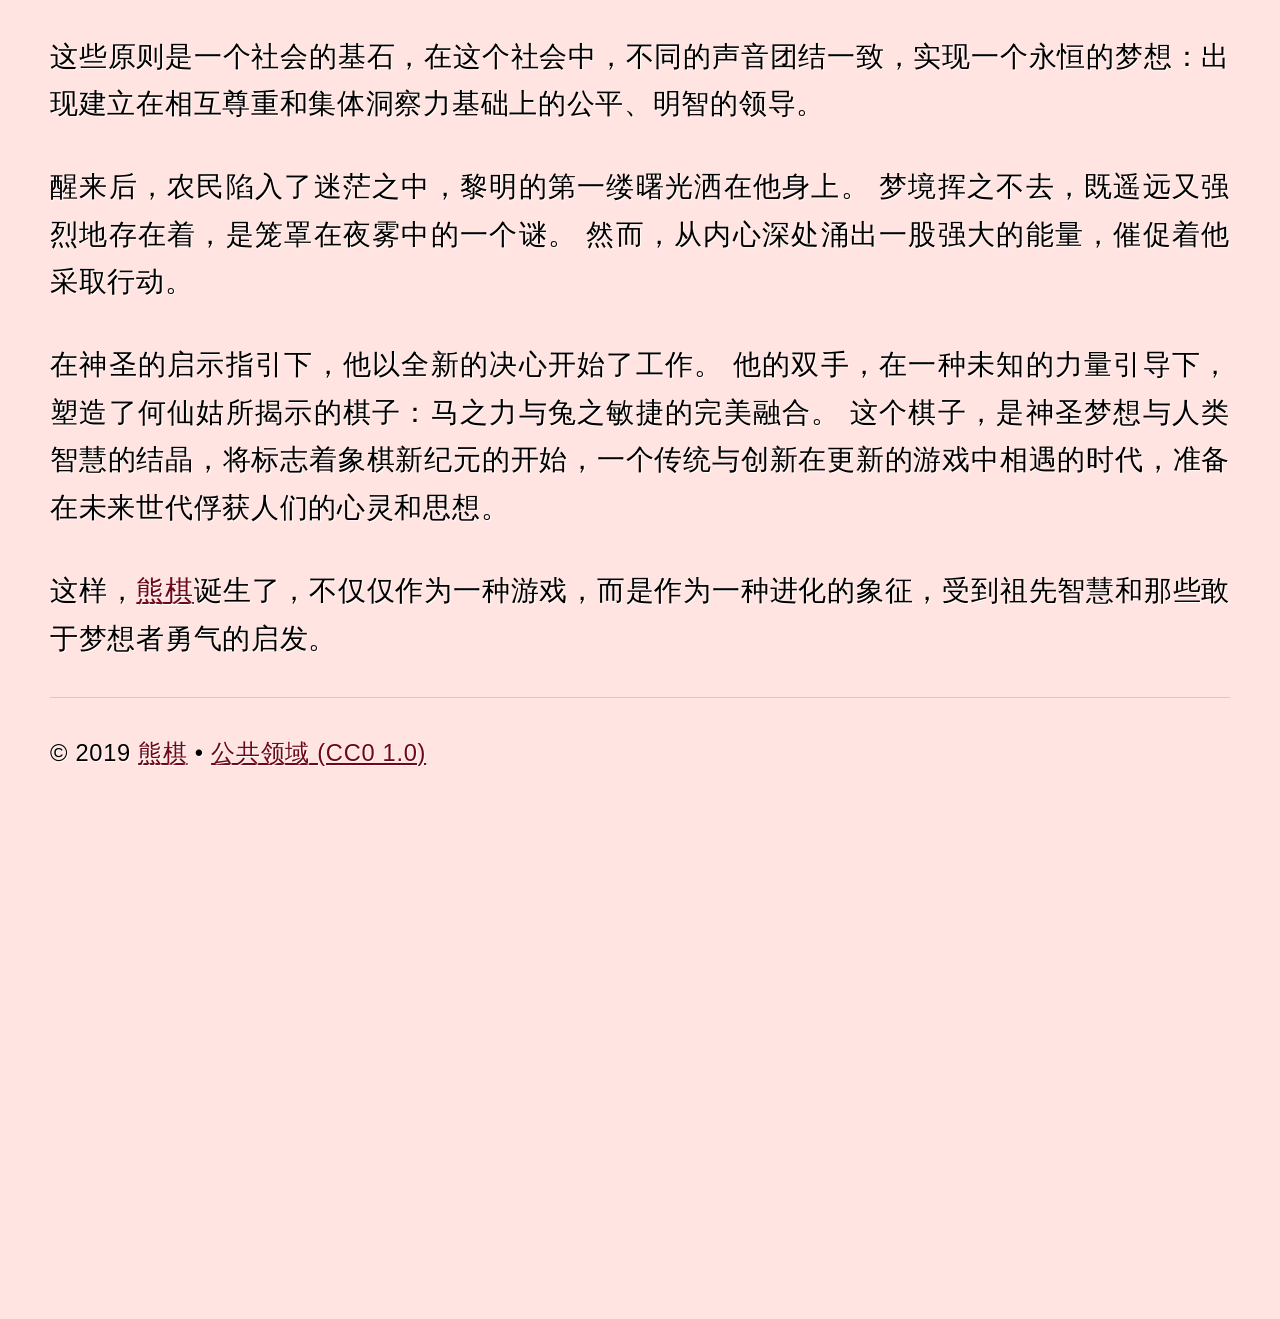
==== commit 28749ff0: "chore: add license information to JSON-LD metadata and footer This commit adds explicit licensing in" ====
--- a/dushi-chuanshuo/index.html
+++ b/dushi-chuanshuo/index.html
@@ -1,24 +1,27 @@
-
 <!DOCTYPE html>
 <html lang="zh" dir="ltr" itemscope itemtype="https://schema.org/Article">
   <head>
-    <title>熊棋都市传说</title>
+    <title>熊棋 - 都市传说</title>
 
     <meta charset="UTF-8">
     <meta name="viewport" content="width=device-width,initial-scale=1">
-    <meta name="description" content="一个农民梦见了熊猫和何仙姑女神，预示着在熊棋中的一个神秘的迷人之旅，这是一个变革性的中国象棋变体。">
-    <meta name="keywords" content="中国，神话，八，女神，女神，熊棋">
+    <meta name="description" content="一位农民梦见熊猫与何仙姑女神，预示着熊棋的诞生，这个变革性的中国象棋变体将传统与创新完美融合。">
+    <meta name="keywords" content="中国神话, 八仙, 何仙姑, 熊棋, 熊猫棋, 传说">
     <meta name="robots" content="index, follow">
-    <meta property="og:title" content="熊棋都市传说">
+    <meta property="og:title" content="熊棋 - 都市传说">
     <meta property="og:type" content="article">
     <meta property="og:url" content="https://zh.xiongqi.page/dushi-chuanshuo/">
     <meta property="og:image" content="https://zh.xiongqi.page/dushi-chuanshuo/img/he-xiangu-large.webp">
     <meta name="twitter:card" content="summary_large_image">
-    <meta name="twitter:title" content="熊棋都市传说">
+    <meta name="twitter:title" content="熊棋 - 都市传说">
     <meta name="twitter:image" content="https://zh.xiongqi.page/dushi-chuanshuo/img/he-xiangu-large.webp">
 
     <link rel="alternate" hreflang="en" href="https://en.xiongqi.page/urban-legend/">
+    <link rel="alternate" hreflang="fr" href="https://fr.xiongqi.page/legende-urbaine/">
+    <link rel="alternate" hreflang="ja" href="https://ja.xiongqi.page/toshi-densetsu/">
+    <link rel="alternate" hreflang="th" href="https://th.xiongqi.page/tamnan-mueang/">
     <link rel="alternate" hreflang="zh" href="https://zh.xiongqi.page/dushi-chuanshuo/">
+    <link rel="alternate" hreflang="x-default" href="https://xiongqi.page/">
 
     <link rel="canonical" href="https://zh.xiongqi.page/dushi-chuanshuo/">
 
@@ -33,10 +36,11 @@
       {
         "@context": "https://schema.org",
         "@type": "Article",
-        "name": "熊棋都市传说",
+        "name": "熊棋 - 都市传说",
+        "headline": "熊棋的神话起源 - 与何仙姑的梦中邂逅",
         "image": "https://zh.xiongqi.page/dushi-chuanshuo/img/he-xiangu-large.webp",
         "url": "https://zh.xiongqi.page/dushi-chuanshuo/",
-        "description": "一个农民梦见了熊猫和何仙姑女神，预示着在熊棋中的一个神秘的迷人之旅，这是一个变革性的中国象棋变体。",
+        "description": "一位农民梦见熊猫与何仙姑女神，预示着熊棋的诞生，这个变革性的中国象棋变体将传统与创新完美融合。",
         "publisher": {
           "@type": "Organization",
           "name": "熊棋",
@@ -45,14 +49,41 @@
             "url": "https://zh.xiongqi.page/favicon.svg"
           }
         },
+        "author": {
+          "@type": "Organization",
+          "name": "熊棋社区"
+        },
         "datePublished": "2019-04-28",
-        "dateModified": "2024-03-03",
+        "dateModified": "2025-03-15",
+        "license": "https://creativecommons.org/publicdomain/zero/1.0/",
         "mainEntityOfPage": {
           "@type": "WebPage",
           "@id": "https://zh.xiongqi.page/dushi-chuanshuo/"
         },
-        "articleSection": "Japanese folklore",
-        "keywords": "中国，神话，八，女神，女神，熊棋"
+        "articleSection": "中国神话",
+        "keywords": "中国神话, 八仙, 何仙姑, 熊棋, 熊猫棋, 传说",
+        "articleBody": "在寂静的夜幕下，星星闪烁，羞涩的月亮被游荡的云朵遮住，一个农民沉睡在一个既神秘又令人迷醉的梦中...",
+        "isPartOf": {
+          "@type": "WebSite",
+          "name": "熊棋",
+          "url": "https://zh.xiongqi.page/"
+        },
+        "about": [
+          {
+            "@type": "Game",
+            "name": "熊棋",
+            "alternateName": ["熊猫棋", "Xiongqi"]
+          },
+          {
+            "@type": "Thing",
+            "name": "中国神话"
+          }
+        ],
+        "copyrightYear": "2019",
+        "copyrightHolder": {
+          "@type": "Organization",
+          "name": "Xiongqi Community"
+        }
       }
     </script>
   </head>
@@ -128,5 +159,14 @@
         这样，<a href="../" title="熊猫棋">熊棋</a>诞生了，不仅仅作为一种游戏，而是作为一种进化的象征，受到祖先智慧和那些敢于梦想者勇气的启发。
       </p>
     </article>
+
+    <footer>
+      <p>
+        © 2019 <a href="https://xiongqi.page/">熊棋</a> •
+        <a href="https://creativecommons.org/publicdomain/zero/1.0/deed.zh" rel="license">
+          公共领域 (CC0 1.0)
+        </a>
+      </p>
+    </footer>
   </body>
 </html>
